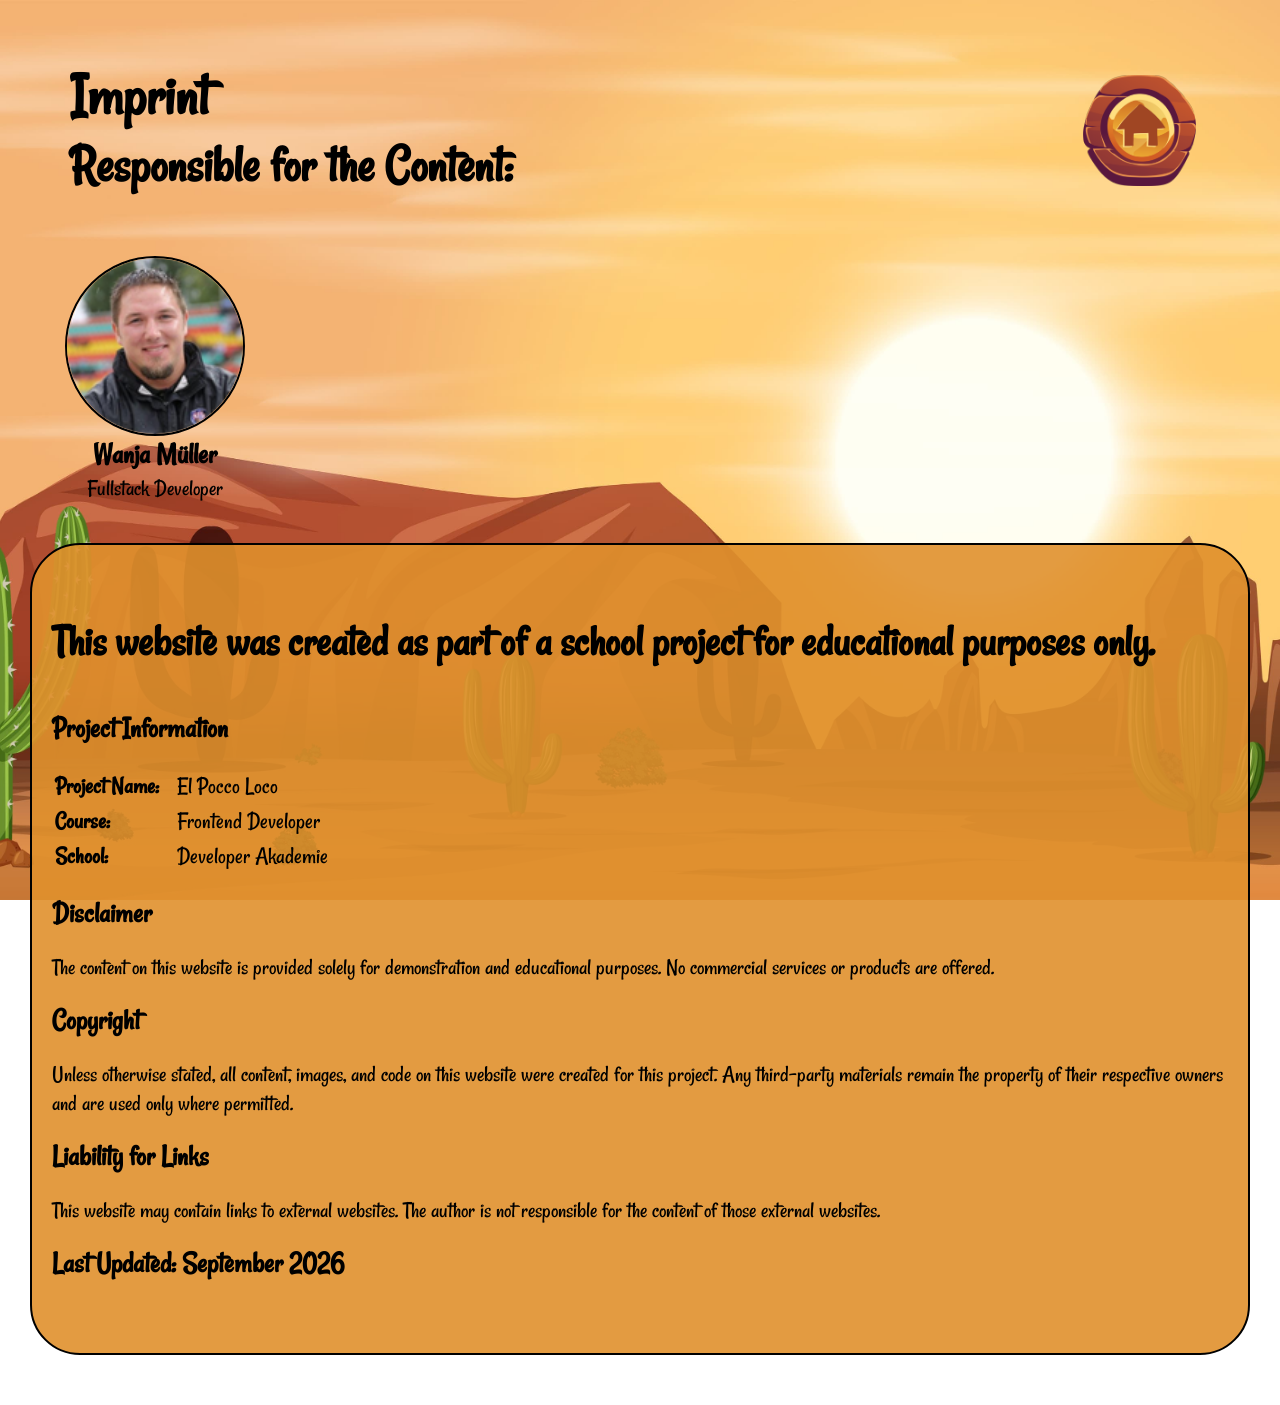
==== pages/imprint.html @ 1ceeebcb "imprint done" ====
<!doctype html>
<html lang="en">
    <head>
        <meta charset="UTF-8" />
        <meta name="viewport" content="width=device-width, initial-scale=1.0" />
        <title>Imprint</title>

        <link rel="shortcut icon" href="/assets/img/favicon.png" type="image/x-icon" />

        <link rel="stylesheet" href="../styles/imprint.css" />
        <link rel="stylesheet" href="../styles/standard.css" />
        <link rel="stylesheet" href="../styles/fonts.css" />
    </head>
    <body>
        <main>
            <section class="heading">
                <div>
                    <h1>Imprint</h1>
                    <h2>Responsible for the Content:</h2>
                </div>
                <div>
                    <a href="../index.html"><img src="../assets/icons/home.svg" alt="home icon" /></a>
                </div>
            </section>
            <section class="author">
                <img src="../assets/img/wanja-headshot.png" alt="headshot author" />
                <h4>Wanja Müller</h4>
                <p>Fullstack Developer</p>
            </section>
            <section class="content">
                <h3>This website was created as part of a school project for educational purposes only.</h3>
                <h4>Project Information</h4>
                <table class="table">
                    <tr>
                        <th>Project Name:</th>
                        <td>El Pocco Loco</td>
                    </tr>
                    <tr>
                        <th>Course:</th>
                        <td>Frontend Developer</td>
                    </tr>
                    <tr>
                        <th>School:</th>
                        <td>Developer Akademie</td>
                    </tr>
                </table>
                <h4>Disclaimer</h4>
                <p>
                    The content on this website is provided solely for demonstration and educational purposes. No
                    commercial services or products are offered.
                </p>
                <h4>Copyright</h4>
                <p>
                    Unless otherwise stated, all content, images, and code on this website were created for this
                    project. Any third-party materials remain the property of their respective owners and are used only
                    where permitted.
                </p>
                <h4>Liability for Links</h4>
                <p>
                    This website may contain links to external websites. The author is not responsible for the content
                    of those external websites.
                </p>
                <h4>Last Updated: September 2026</h4>
            </section>
        </main>
    </body>
</html>
---- styles/imprint.css ----
main {
    padding: 50px 30px;

    .heading {
        display: flex;
        gap: 10px;
        padding: 10px 40px;
        justify-content: space-between;

        img {
            width: clamp(6.25rem, 4.3188rem + 5.618vw, 9.375rem);
        }
    }

    .author {
        display: flex;
        flex-direction: column;
        width: 250px;
        align-items: center;
        padding: 40px;

        img {
            width: 180px;
            border: 2px solid black;
            border-radius: 50%;
        }
    }

    .content {
        padding: 50px 20px;
        width: 100%;
        display: flex;
        flex-direction: column;
        background-color: rgba(224, 145, 45, 0.9);
        border-radius: 50px;
        border: 2px solid black;

        h3,
        h4 {
            padding: 20px 0px;
        }

        .table {
            width: 300px;
            align-self: left;
            text-align: left;

            th {
                font-size: 1.5rem;
                font-weight: bold;
            }

            tr {
                font-size: 1.5rem;
            }
        }
    }
}

@media screen and (max-width: 580px) {
    main {
        .heading {
            flex-direction: column-reverse;
        }
    }
}

@media screen and (min-width: 1440px) {
    main {
        padding: 50px calc(50% - 720px);
    }
}
---- styles/standard.css ----
* {
    margin: 0;
    box-sizing: border-box;
    position: relative;
}

body {
    background-image: url(../assets/img/desert_background.jpg);
    background-position: center;
    background-size: cover;
    background-repeat: no-repeat;
    background-attachment: fixed;
    overflow-x: hidden;
    display: flex;
    justify-content: center;

    main {
        font-family: "Rancho", Arial, Helvetica, sans-serif;

        h1 {
            font-size: clamp(2.5rem, 2.0714rem + 2.1429vw, 4rem);
        }

        h2 {
            font-size: clamp(2rem, 1.5714rem + 2.1429vw, 3.5rem);
        }

        h3 {
            font-size: clamp(1.5rem, 1.0714rem + 2.1429vw, 3rem);
        }

        h4 {
            font-size: clamp(1rem, 0.7143rem + 1.4286vw, 2rem);
        }

        p {
            font-size: clamp(1rem, 0.8571rem + 0.7143vw, 1.5rem);
        }
    }
}
---- styles/fonts.css ----
/* rancho-regular - latin */
@font-face {
    font-display: swap; /* Check https://developer.mozilla.org/en-US/docs/Web/CSS/@font-face/font-display for other options. */
    font-family: "Rancho";
    font-style: normal;
    font-weight: 400;
    src: url("../assets/fonts/rancho-v22-latin-regular.woff2") format("woff2"); /* Chrome 36+, Opera 23+, Firefox 39+, Safari 12+, iOS 10+ */
}
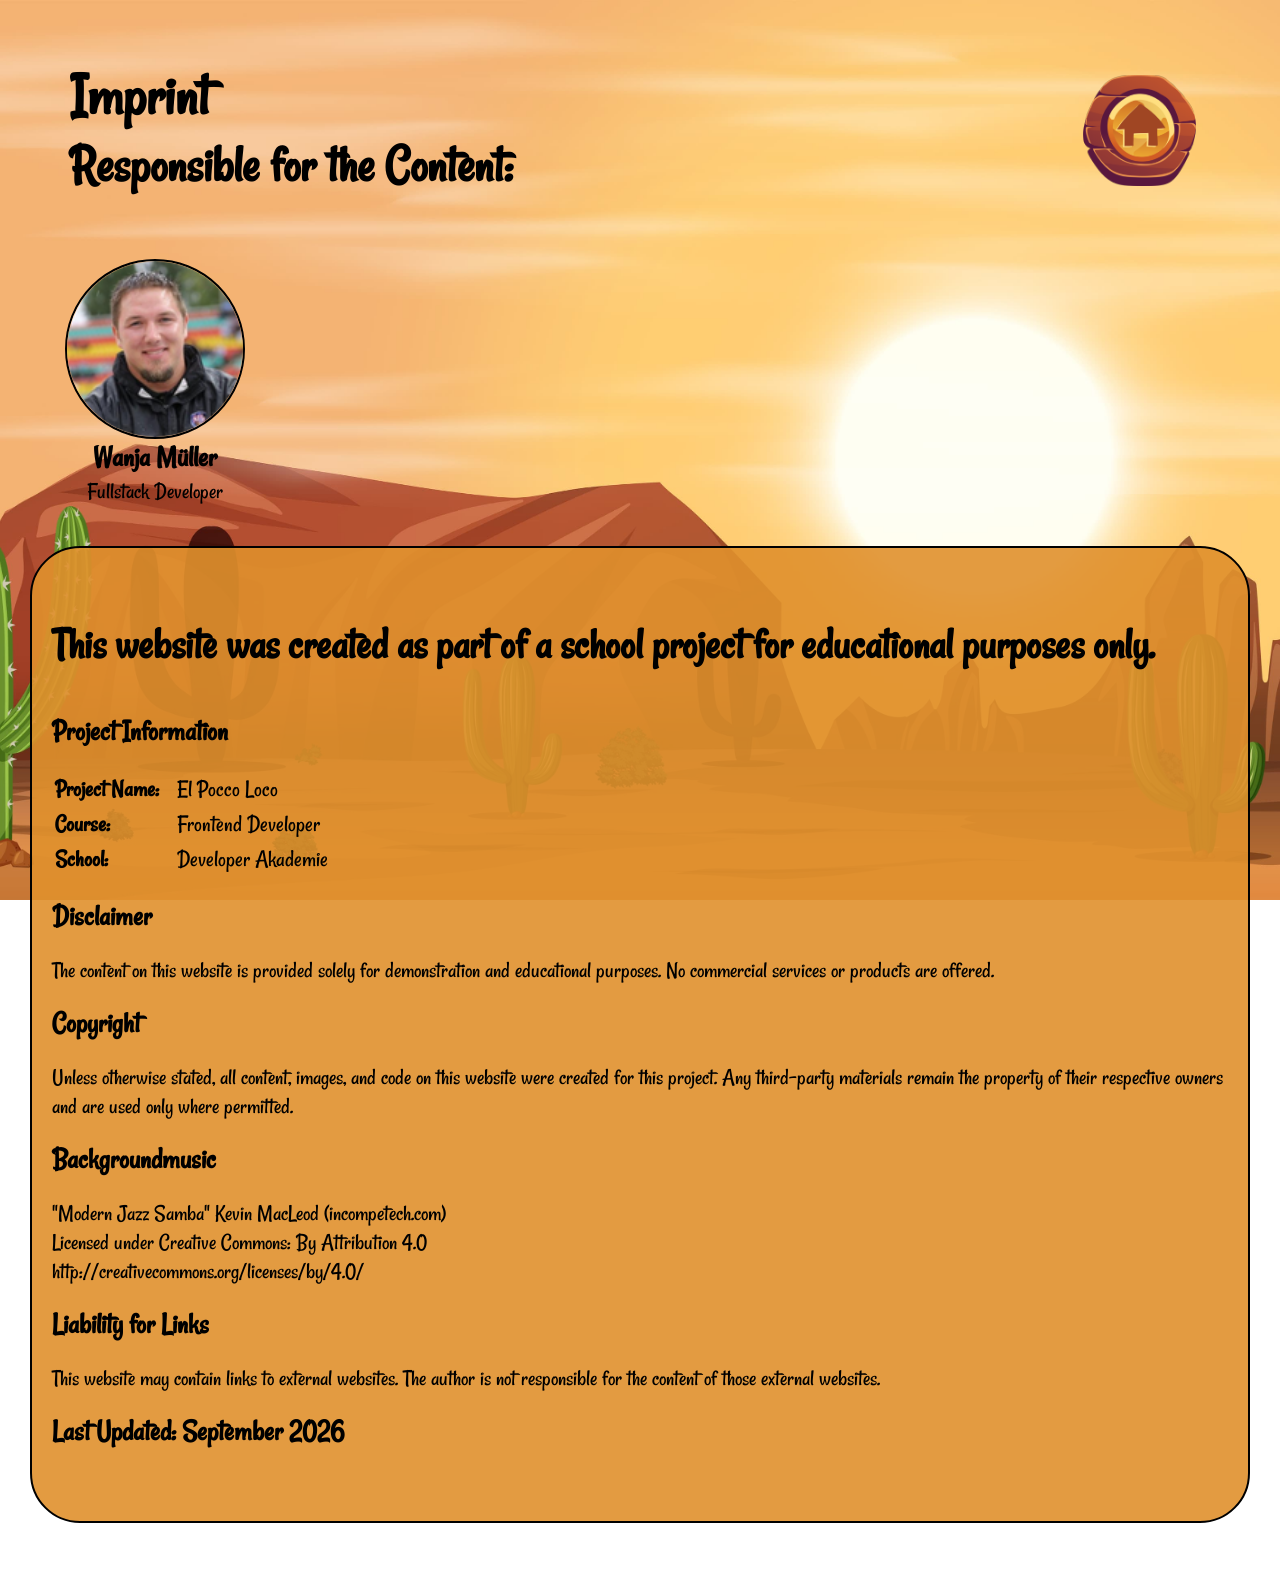
==== commit 161ad01b: "backgroundmusic done" ====
--- a/pages/imprint.html
+++ b/pages/imprint.html
@@ -55,6 +55,10 @@
                     project. Any third-party materials remain the property of their respective owners and are used only
                     where permitted.
                 </p>
+                <h4>Backgroundmusic</h4>
+                <p>"Modern Jazz Samba" Kevin MacLeod (incompetech.com)</p>
+                <p>Licensed under Creative Commons: By Attribution 4.0</p>
+                <a href="http://creativecommons.org/licenses/by/4.0/">http://creativecommons.org/licenses/by/4.0/</a>
                 <h4>Liability for Links</h4>
                 <p>
                     This website may contain links to external websites. The author is not responsible for the content
--- a/styles/imprint.css
+++ b/styles/imprint.css
@@ -1,5 +1,11 @@
 main {
     padding: 50px 30px;
+
+    a {
+        text-decoration: none;
+        color: black;
+        font-size: clamp(1rem, 0.8571rem + 0.7143vw, 1.5rem);
+    }
 
     .heading {
         display: flex;
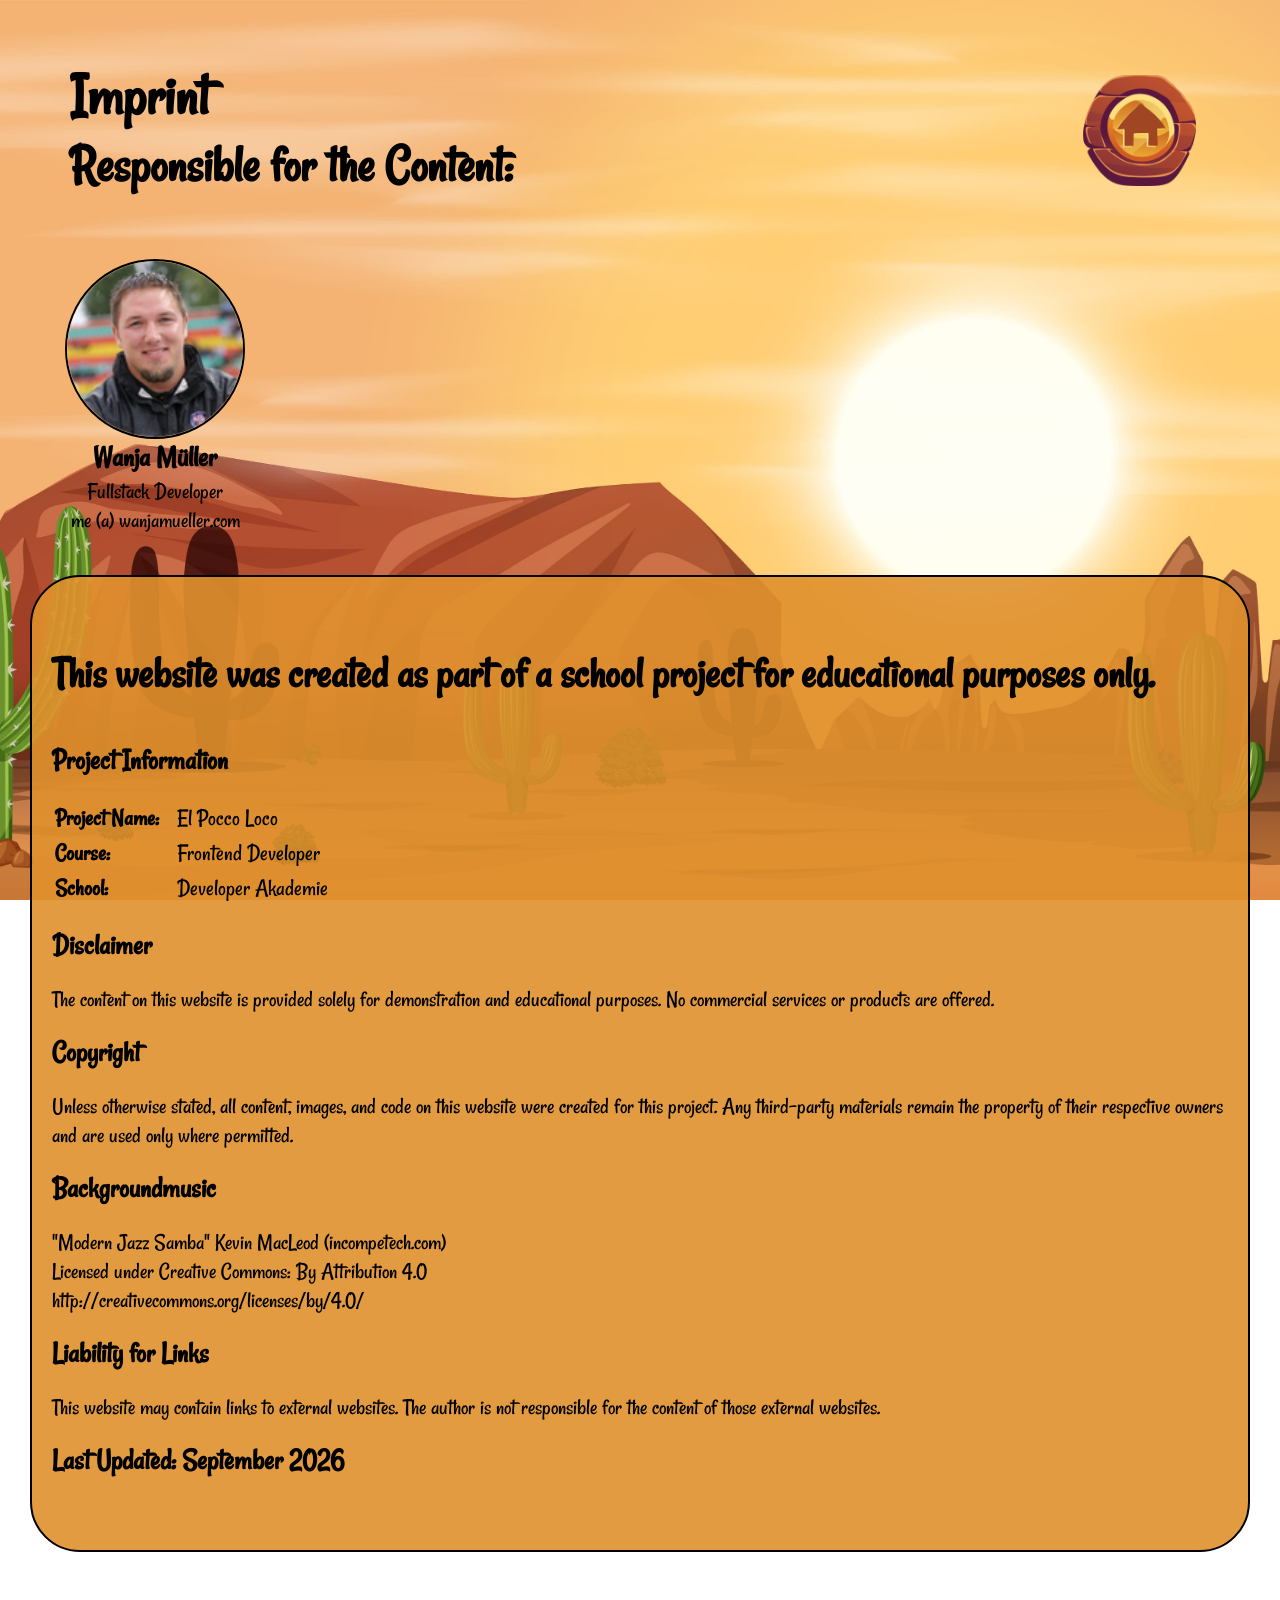
==== commit 834c3b80: "code clesanuop done. changed size of endboss and small chicken" ====
--- a/pages/imprint.html
+++ b/pages/imprint.html
@@ -5,7 +5,7 @@
         <meta name="viewport" content="width=device-width, initial-scale=1.0" />
         <title>Imprint</title>
 
-        <link rel="shortcut icon" href="/assets/img/favicon.png" type="image/x-icon" />
+        <link rel="shortcut icon" href="../assets/img/favicon.png" type="image/x-icon" />
 
         <link rel="stylesheet" href="../styles/imprint.css" />
         <link rel="stylesheet" href="../styles/standard.css" />
@@ -26,6 +26,7 @@
                 <img src="../assets/img/wanja-headshot.png" alt="headshot author" />
                 <h4>Wanja Müller</h4>
                 <p>Fullstack Developer</p>
+                <p>me (a) wanjamueller.com</p>
             </section>
             <section class="content">
                 <h3>This website was created as part of a school project for educational purposes only.</h3>
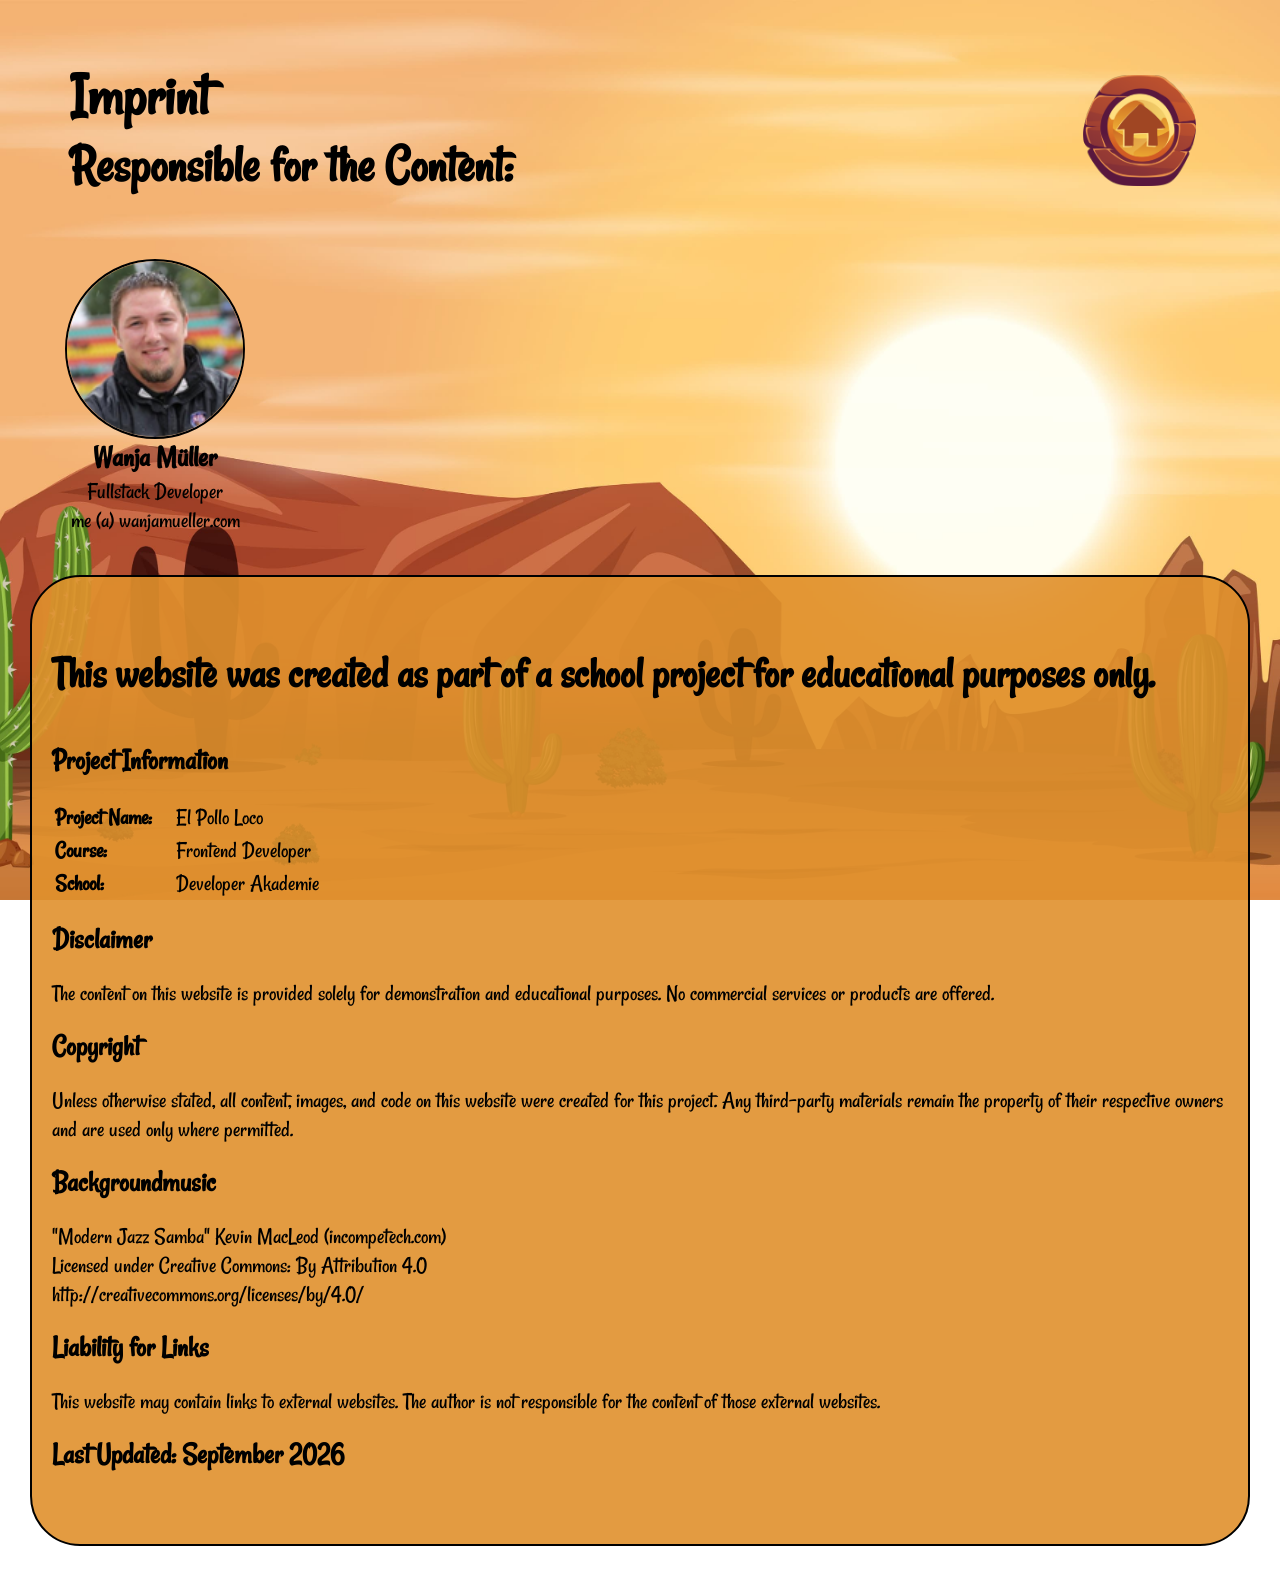
==== commit 2d3ccb91: "pre-loading images" ====
--- a/pages/imprint.html
+++ b/pages/imprint.html
@@ -34,7 +34,7 @@
                 <table class="table">
                     <tr>
                         <th>Project Name:</th>
-                        <td>El Pocco Loco</td>
+                        <td>El Pollo Loco</td>
                     </tr>
                     <tr>
                         <th>Course:</th>
--- a/styles/imprint.css
+++ b/styles/imprint.css
@@ -1,5 +1,6 @@
 main {
     padding: 50px 30px;
+    width: 100%;
 
     a {
         text-decoration: none;
@@ -47,26 +48,40 @@
         }
 
         .table {
-            width: 300px;
+            width: min(100%, 300px);
             align-self: left;
             text-align: left;
 
             th {
-                font-size: 1.5rem;
+                font-size: clamp(1rem, 0.8571rem + 0.7143vw, 1.5rem);
                 font-weight: bold;
             }
 
             tr {
-                font-size: 1.5rem;
+                font-size: clamp(1rem, 0.8571rem + 0.7143vw, 1.5rem);
             }
         }
     }
 }
 
 @media screen and (max-width: 580px) {
+    body {
+        width: 100%;
+    }
     main {
+        display: flex;
+        flex-direction: column;
+        align-items: center;
+
         .heading {
+            align-items: center;
             flex-direction: column-reverse;
+            text-align: center;
+        }
+
+        .author {
+            align-items: center;
+            text-align: center;
         }
     }
 }
--- a/styles/standard.css
+++ b/styles/standard.css
@@ -10,7 +10,6 @@
     background-size: cover;
     background-repeat: no-repeat;
     background-attachment: fixed;
-    overflow-x: hidden;
     display: flex;
     justify-content: center;
 
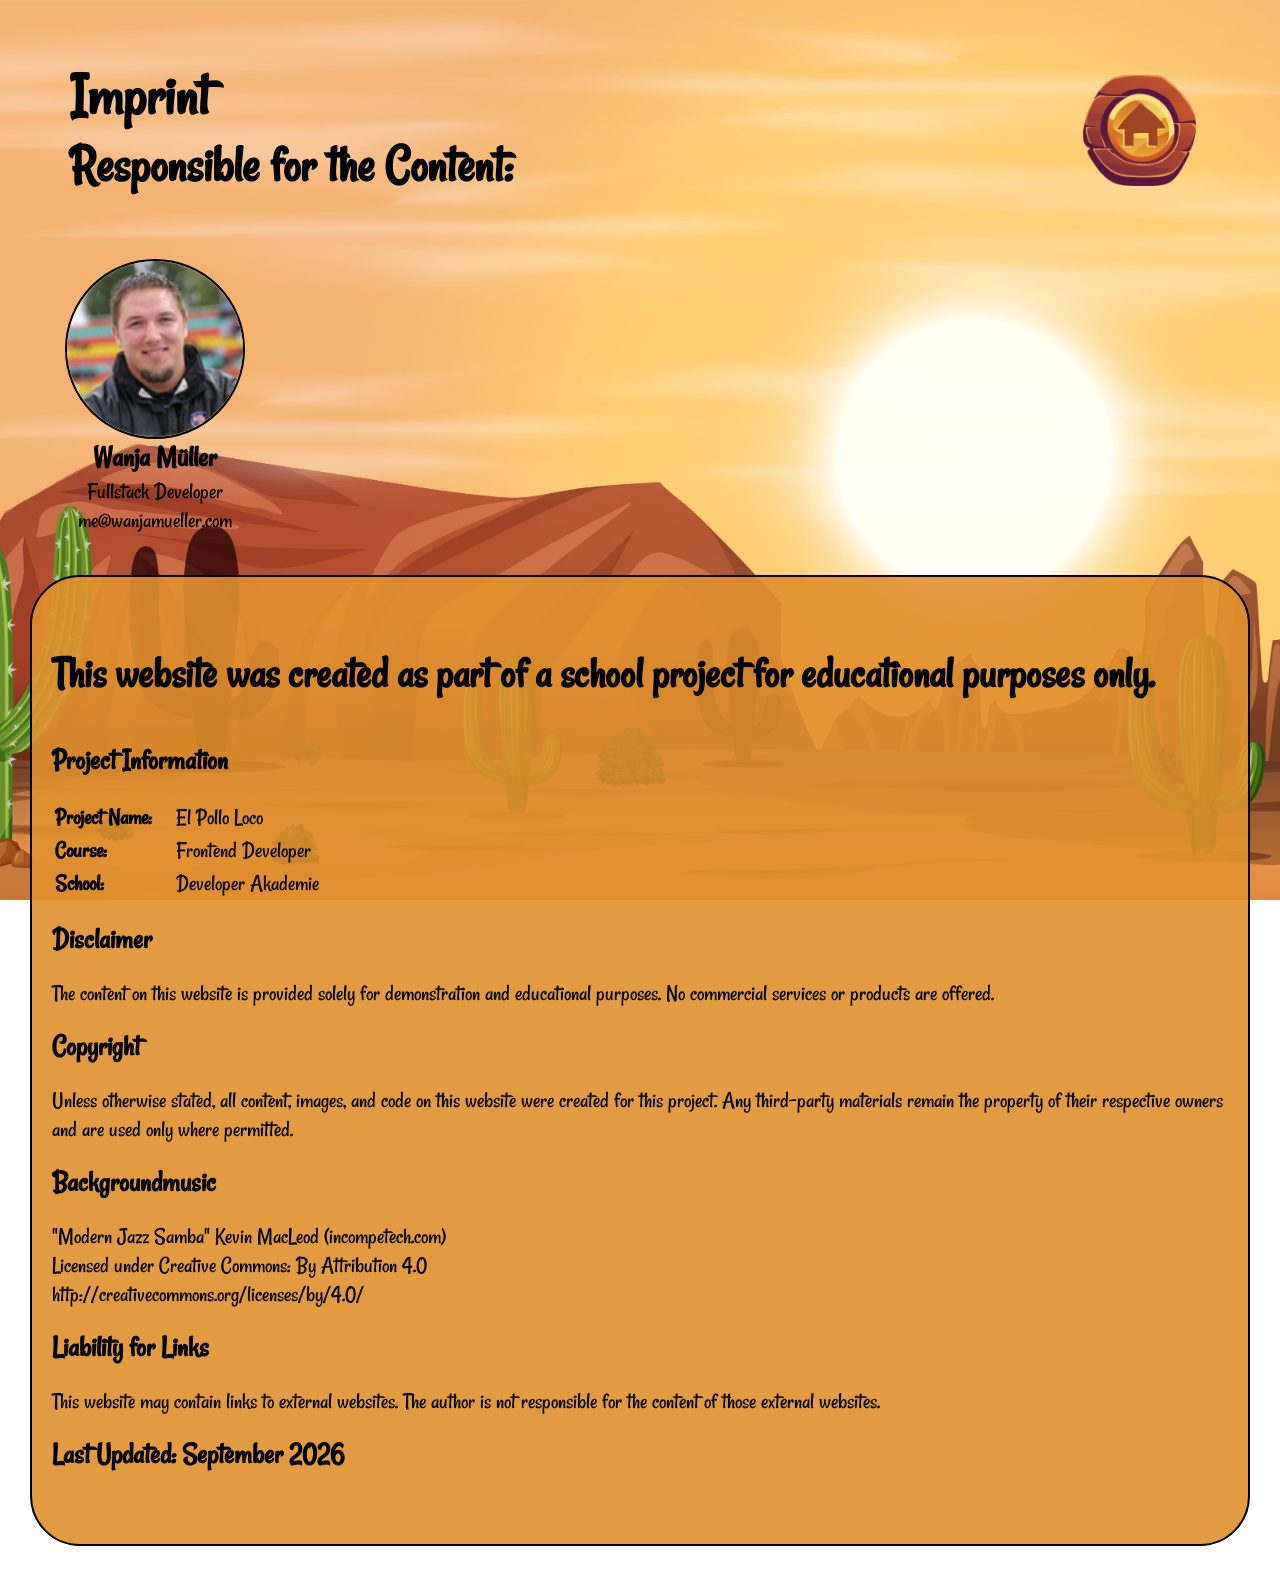
==== commit f89313eb: "adding actual email instead of plain text" ====
--- a/pages/imprint.html
+++ b/pages/imprint.html
@@ -26,7 +26,7 @@
                 <img src="../assets/img/wanja-headshot.png" alt="headshot author" />
                 <h4>Wanja Müller</h4>
                 <p>Fullstack Developer</p>
-                <p>me (a) wanjamueller.com</p>
+                <a href="mailto:me@wanjamueller.com">me@wanjamueller.com</a>
             </section>
             <section class="content">
                 <h3>This website was created as part of a school project for educational purposes only.</h3>
--- a/styles/standard.css
+++ b/styles/standard.css
@@ -12,6 +12,10 @@
     background-attachment: fixed;
     display: flex;
     justify-content: center;
+
+    button {
+        cursor: pointer;
+    }
 
     main {
         font-family: "Rancho", Arial, Helvetica, sans-serif;
